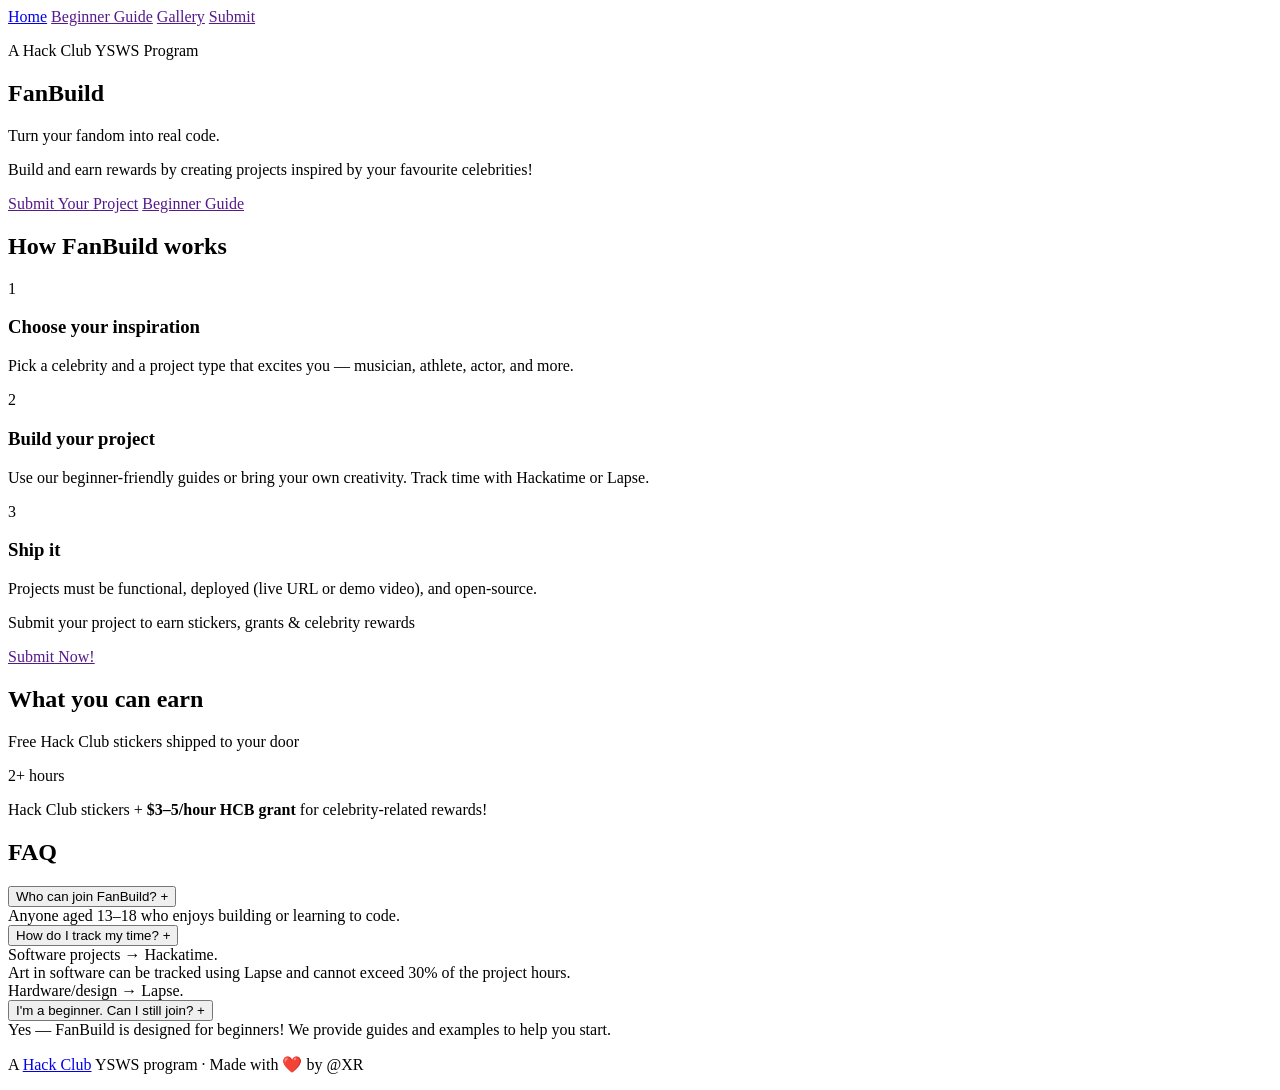
==== index.html @ 41cb37f3 "basic structure" ====
<!DOCTYPE html>
<html lang="en">

  <head>
    <meta charset="UTF-8">
    <meta name="viewport" content="width=device-width, initial-scale=1.0">
    <title>FanBuild — Turn your fandom into real code</title>
    <link rel="stylesheet" href="style.css">
  </head>

  <body>

    <nav>
      <a href="index.html" class = "active">Home</a>
      <a href="">Beginner Guide</a>
      <a href="">Gallery</a>
      <a href="">Submit</a>
    </nav>

    <section class="hero">
      <p class="badge">A Hack Club YSWS Program</p>
      <h1>FanBuild</h1>
      <p class="tagline">Turn your fandom into real code.</p>
      <p class="sub">Build and earn rewards by creating projects inspired by your favourite celebrities!</p>
      <a href="" class="btn-primary">Submit Your Project</a>
      <a href="" class="btn-secondary">Beginner Guide</a>
    </section>

    <section id="how-it-works">
      <h2>How FanBuild works</h2>

      <div class="steps">

        <div class="step">
          <span class="step-num">1</span>
          <h3>Choose your inspiration</h3>
          <p>Pick a celebrity and a project type that excites you — musician, athlete, actor, and more.</p>
        </div>

        <div class="step">
          <span class="step-num">2</span>
          <h3>Build your project</h3>
          <p>Use our beginner-friendly guides or bring your own creativity. Track time with Hackatime or Lapse.</p>
        </div>

        <div class="step">
          <span class="step-num">3</span>
          <h3>Ship it</h3>
          <p>Projects must be functional, deployed (live URL or demo video), and open-source.</p>
        </div>

      </div>
    </section>

    <section id="submit" class="submit-section">
      <p>Submit your project to earn stickers, grants & celebrity rewards</p>
      <a href="" class="btn-primary">Submit Now!</a>
    </section>

    <section id="prizes">
      <h2>What you can earn</h2>
      <div class="prize-grid">
        <div class="prize-card">
          <p>Free Hack Club stickers shipped to your door</p>
        </div>
        <div class="prize-card featured">
          <span class="prize-badge">2+ hours</span>
          <p>Hack Club stickers + <strong>$3–5/hour HCB grant</strong> for celebrity-related rewards!</p>
        </div>
      </div>
    </section>

    <section id="faq">
      <h2>FAQ</h2>
      <div class="faq-item">
        <button class="faq-q" onclick="toggleFaq(this)">
          Who can join FanBuild?
          <span class="faq-arrow">+</span>
        </button>
        <div class="faq-a">
          Anyone aged 13–18 who enjoys building or learning to code.
        </div>
      </div>

      <div class="faq-item">
        <button class="faq-q" onclick="toggleFaq(this)">
          How do I track my time?
          <span class="faq-arrow">+</span>
        </button>
        <div class="faq-a">
          Software projects → Hackatime. <br>Art in software can be tracked using Lapse and cannot exceed 30% of the project hours. <br> Hardware/design → Lapse. 
        </div>
      </div>

      <div class="faq-item">
        <button class="faq-q" onclick="toggleFaq(this)">
          I'm a beginner. Can I still join?
          <span class="faq-arrow">+</span>
        </button>
        <div class="faq-a">
          Yes — FanBuild is designed for beginners! We provide guides and examples to help you start.
        </div>
      </div>

    </section>

    <footer>
      <p>A <a href="https://hackclub.com">Hack Club</a> YSWS program · Made with ❤️ by @XR</p>
    </footer>

    <script src="script.js"></script>
  </body>
</html>
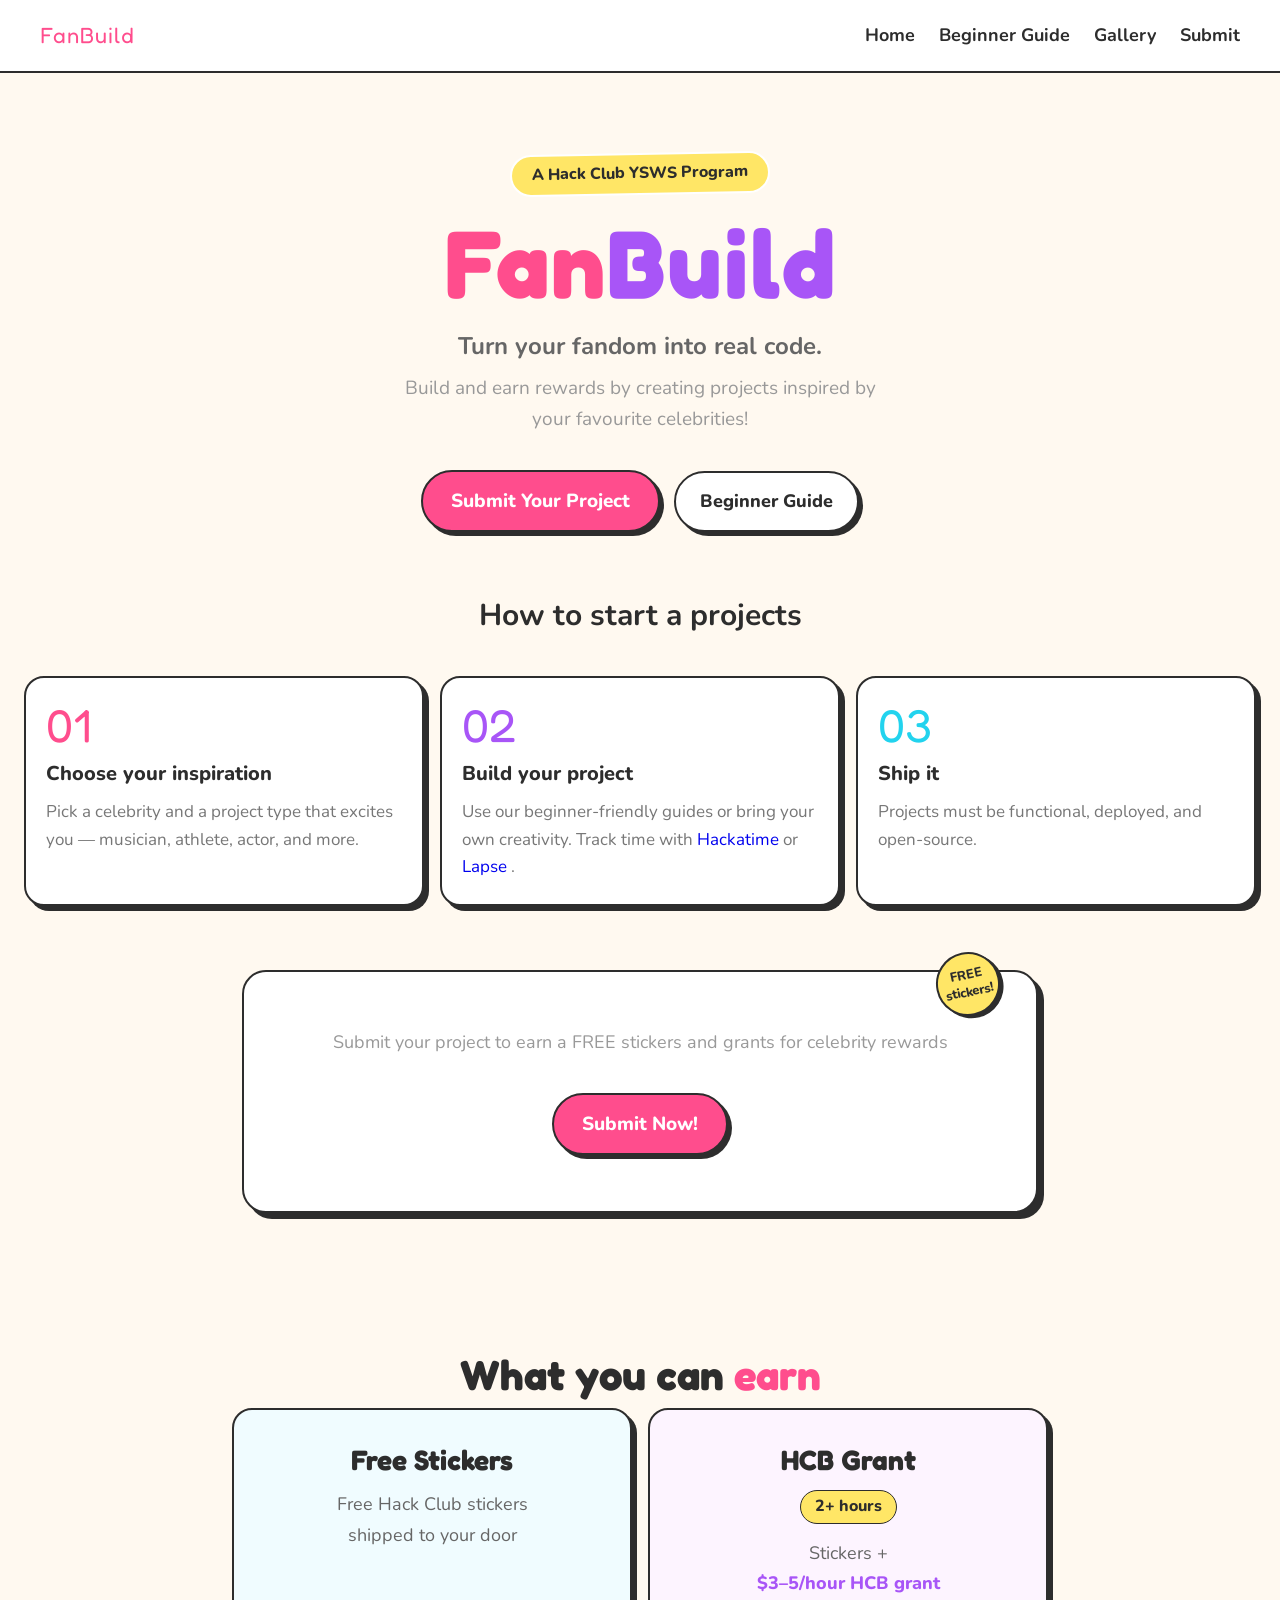
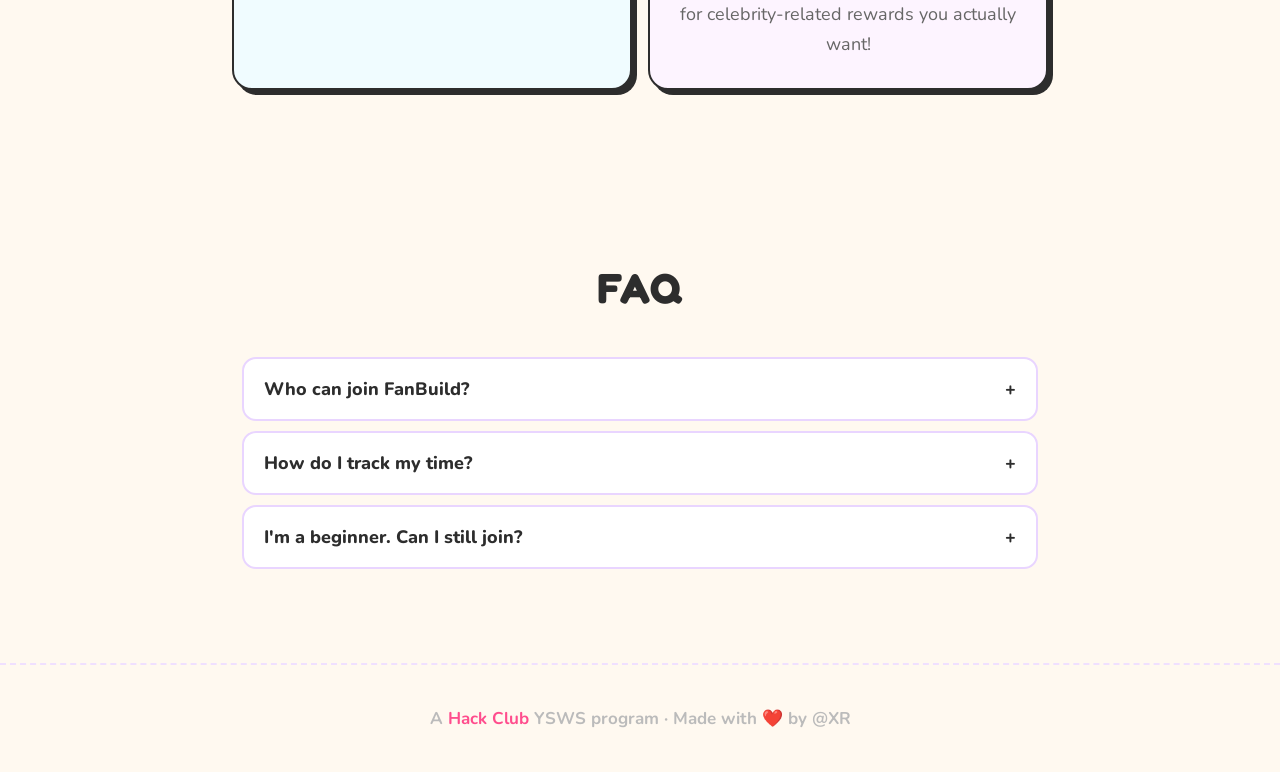
==== commit d168b62e: "css" ====
--- a/index.html
+++ b/index.html
@@ -1,113 +1,129 @@
 <!DOCTYPE html>
 <html lang="en">
+    <head>
+        <meta charset="UTF-8">
+        <meta name="viewport" content="width=device-width, initial-scale=1.0">
+        <title>FanBuild — Turn your fandom into real code</title>
+        <link rel="stylesheet" href="style.css">
+        <link rel="preconnect" href="https://fonts.googleapis.com">
+        <link rel="preconnect" href="https://fonts.gstatic.com" crossorigin>
+        <link href="https://fonts.googleapis.com/css2?family=Fredoka+One&family=Nunito:wght@400;600;700;800&display=swap" rel="stylesheet">
+    </head>
+    
+    <body>
 
-  <head>
-    <meta charset="UTF-8">
-    <meta name="viewport" content="width=device-width, initial-scale=1.0">
-    <title>FanBuild — Turn your fandom into real code</title>
-    <link rel="stylesheet" href="style.css">
-  </head>
+        <nav>
+            <div class="nav-logo">FanBuild </div>
+            <div class="nav-links">
+                <a href="index.html" class = "active">Home</a>
+                <a href="">Beginner Guide</a>
+                <a href="">Gallery</a>
+                <a href="">Submit</a>
+            </div>
+        </nav>
 
-  <body>
+        <section class="hero">
+            <p class="badge">A Hack Club YSWS Program</p>
+            <h1><span class = "pink">Fan</span><span class = "purple">Build</span></h1>
+            <p class="tagline">Turn your fandom into real code.</p>
+            <p class="sub">Build and earn rewards by creating projects inspired by your favourite celebrities!</p>
+            <div class = "hero-btns">
+                <a href="#submit" class="btn-main">Submit Your Project</a>
+                <a href="" class="btn-outline">Beginner Guide</a>
+            </div>
+        </section>
 
-    <nav>
-      <a href="index.html" class = "active">Home</a>
-      <a href="">Beginner Guide</a>
-      <a href="">Gallery</a>
-      <a href="">Submit</a>
-    </nav>
+        <section id="how-it-works">
+            <div class = "sec-center">
+                <h2>How to start a projects</h2>
+            </div>
 
-    <section class="hero">
-      <p class="badge">A Hack Club YSWS Program</p>
-      <h1>FanBuild</h1>
-      <p class="tagline">Turn your fandom into real code.</p>
-      <p class="sub">Build and earn rewards by creating projects inspired by your favourite celebrities!</p>
-      <a href="" class="btn-primary">Submit Your Project</a>
-      <a href="" class="btn-secondary">Beginner Guide</a>
-    </section>
+            <div class="steps">
 
-    <section id="how-it-works">
-      <h2>How FanBuild works</h2>
+                <div class="step">
+                    <span class="step-num">01</span>
+                    <h3>Choose your inspiration</h3>
+                    <p>Pick a celebrity and a project type that excites you — musician, athlete, actor, and more.</p>
+                </div>
+                
+                <div class="step">
+                    <span class="step-num">02</span>
+                    <h3>Build your project</h3>
+                    <p>Use our beginner-friendly guides or bring your own creativity. Track time with <a href="https://hackatime.hackclub.com/" target="_blank" rel="noopener noreferrer">Hackatime</a> or <a href="https://lapse.hackclub.com/" target="_blank" rel="noopener noreferrer">Lapse</a> .</p>
+                </div>
 
-      <div class="steps">
+                <div class="step">
+                    <span class="step-num">03</span>
+                    <h3>Ship it</h3>
+                    <p>Projects must be functional, deployed, and open-source.</p>
+                </div>
+            </div>
+        </section>
 
-        <div class="step">
-          <span class="step-num">1</span>
-          <h3>Choose your inspiration</h3>
-          <p>Pick a celebrity and a project type that excites you — musician, athlete, actor, and more.</p>
-        </div>
+        <section id="submit" class="sec">
+            <div class = "submit">
+                <div class="sticker">FREE<br>stickers!</div>
+                <p>Submit your project to earn a FREE stickers and grants for celebrity rewards</p>
+                <a href="" class="btn-main">Submit Now!</a>
+            </div>
+        </section>
 
-        <div class="step">
-          <span class="step-num">2</span>
-          <h3>Build your project</h3>
-          <p>Use our beginner-friendly guides or bring your own creativity. Track time with Hackatime or Lapse.</p>
-        </div>
+        <section id="prizes" class="sec">
+            <div class = "sec-center">
+                <h2 class="sec-title">What you can <span class="accent">earn</span></h2>
+                <div class="prize-grid">
+                    <div class="prize-card prize1">
+                        <h3 class="prize-title">Free Stickers</h3>
+                        <p class="prize-desc">Free Hack Club stickers<br>shipped to your door</p>
+                    </div>
+                    <div class="prize-card prize2">
+                        <h3 class="prize-title">HCB Grant</h3>
+                        <span class="prize-time">2+ hours</span>
+                        <p class="prize-desc">Stickers + <br><strong>$3–5/hour HCB grant</strong><br> for celebrity-related rewards you actually want!</p>
+                    </div>
+                </div>
+            </div>
+        </section>
 
-        <div class="step">
-          <span class="step-num">3</span>
-          <h3>Ship it</h3>
-          <p>Projects must be functional, deployed (live URL or demo video), and open-source.</p>
-        </div>
+        <section id="faq" class ="sec">
+            <div class="sec-center">
+                <h2 class="sec-title">FAQ</h2>
+            </div>
+            <div class="faq-item">
+                <button class="faq-q" onclick="toggleFaq(this)">
+                    Who can join FanBuild?
+                    <span class="faq-arrow">+</span>
+                </button>
+                <div class="faq-a">
+                    Anyone aged 13–18 who enjoys building or learning to code.
+                </div>
+            </div>
 
-      </div>
-    </section>
+            <div class="faq-item">
+                <button class="faq-q" onclick="toggleFaq(this)">
+                    How do I track my time?
+                    <span class="faq-arrow">+</span>
+                </button>
+                <div class="faq-a">
+                    Software projects → Hackatime. <br>Art in software can be tracked using Lapse and cannot exceed 30% of the project hours. <br> Hardware/design → Lapse. 
+                </div>
+            </div>
 
-    <section id="submit" class="submit-section">
-      <p>Submit your project to earn stickers, grants & celebrity rewards</p>
-      <a href="" class="btn-primary">Submit Now!</a>
-    </section>
+            <div class="faq-item">
+                <button class="faq-q" onclick="toggleFaq(this)">
+                    I'm a beginner. Can I still join?
+                    <span class="faq-arrow">+</span>
+                </button>
+                <div class="faq-a">
+                    Yes — FanBuild is designed for beginners! We provide guides and examples to help you start.
+                </div>
+            </div>
 
-    <section id="prizes">
-      <h2>What you can earn</h2>
-      <div class="prize-grid">
-        <div class="prize-card">
-          <p>Free Hack Club stickers shipped to your door</p>
-        </div>
-        <div class="prize-card featured">
-          <span class="prize-badge">2+ hours</span>
-          <p>Hack Club stickers + <strong>$3–5/hour HCB grant</strong> for celebrity-related rewards!</p>
-        </div>
-      </div>
-    </section>
+        </section>
 
-    <section id="faq">
-      <h2>FAQ</h2>
-      <div class="faq-item">
-        <button class="faq-q" onclick="toggleFaq(this)">
-          Who can join FanBuild?
-          <span class="faq-arrow">+</span>
-        </button>
-        <div class="faq-a">
-          Anyone aged 13–18 who enjoys building or learning to code.
-        </div>
-      </div>
-
-      <div class="faq-item">
-        <button class="faq-q" onclick="toggleFaq(this)">
-          How do I track my time?
-          <span class="faq-arrow">+</span>
-        </button>
-        <div class="faq-a">
-          Software projects → Hackatime. <br>Art in software can be tracked using Lapse and cannot exceed 30% of the project hours. <br> Hardware/design → Lapse. 
-        </div>
-      </div>
-
-      <div class="faq-item">
-        <button class="faq-q" onclick="toggleFaq(this)">
-          I'm a beginner. Can I still join?
-          <span class="faq-arrow">+</span>
-        </button>
-        <div class="faq-a">
-          Yes — FanBuild is designed for beginners! We provide guides and examples to help you start.
-        </div>
-      </div>
-
-    </section>
-
-    <footer>
-      <p>A <a href="https://hackclub.com">Hack Club</a> YSWS program · Made with ❤️ by @XR</p>
-    </footer>
-
-    <script src="script.js"></script>
-  </body>
+        <footer>
+            <p>A <a href="https://hackclub.com">Hack Club</a> YSWS program · Made with ❤️ by @XR</p>
+        </footer>
+        <script src="script.js"></script>
+    </body>
 </html>
--- a/style.css
+++ b/style.css
@@ -0,0 +1,385 @@
+* {
+  margin: 0;
+  padding: 0;
+  box-sizing: border-box;
+}
+
+body {
+  background-color: #fff9f0;
+  color: #2d2d2d;
+  font-family: 'Nunito', Arial, sans-serif;
+  font-size: 20px;
+  line-height: 1.6;
+}
+
+a {
+  text-decoration: none;
+}
+
+nav {
+  display: flex;
+  justify-content: space-between;
+  align-items: center;
+  padding: 18px 40px;
+  background-color: #ffffff;
+  border-bottom: 2.5px solid #2d2d2d;
+  position: sticky;
+  top: 0;
+  z-index: 999;
+}
+
+.nav-logo {
+  font-family: 'Fredoka One', cursive;
+  font-size: 22px;
+  color: #ff4d8d;
+  letter-spacing: 1px;
+}
+
+.nav-links {
+  display: flex;
+  align-items: center;
+  gap: 24px;
+}
+
+.nav-links a {
+  font-size: 18px;
+  font-weight: 700;
+  color: #2d2d2d;
+}
+
+.nav-links a:hover {
+  color: #ff4d8d;
+}
+
+.nav-submit {
+  background-color: #ff4d8d;
+  color: #ffffff;
+  padding: 8px 20px;
+  border-radius: 999px;
+  font-size: 17px;
+  font-weight: 800;
+  border: 2px solid #2d2d2d;
+  box-shadow: 3px 3px 0px #2d2d2d;
+}
+
+.btn-main {
+  display: inline-block;
+  background-color: #ff4d8d;
+  color: #ffffff;
+  padding: 14px 28px;
+  border-radius: 999px;
+  font-size: 19px;
+  font-weight: 800;
+  border: 2.5px solid #2d2d2d;
+  box-shadow: 4px 4px 0px #2d2d2d;
+  cursor: pointer;
+  transition: transform 0.1s, box-shadow 0.1s;
+}
+
+.btn-main:hover {
+  transform: translate(2px, 2px);
+  box-shadow: 2px 2px 0px #2d2d2d;
+}
+
+.btn-outline {
+  display: inline-block;
+  background-color: #ffffff;
+  color: #2d2d2d;
+  padding: 14px 24px;
+  border-radius: 999px;
+  font-size: 18px;
+  font-weight: 800;
+  border: 2.5px solid #2d2d2d;
+  box-shadow: 4px 4px 0px #2d2d2d;
+  cursor: pointer;
+  transition: transform 0.1s, box-shadow 0.1s;
+}
+
+.btn-outline:hover {
+  transform: translate(2px, 2px);
+  box-shadow: 2px 2px 0px #2d2d2d;
+}
+
+.sec {
+  max-width: 860px;
+  margin: 0 auto;
+  padding: 64px 32px;
+}
+
+.sec-center {
+  text-align: center;
+  margin-bottom: 36px;
+}
+
+.sec-title {
+  font-family: 'Fredoka One', cursive;
+  font-size: 42px;
+  color: #2d2d2d;
+}
+
+.sec-title .accent {
+  color: #ff4d8d;
+}
+
+.sec-sub {
+  font-size: 18px;
+  color: #999999;
+  margin-top: 8px;
+}
+
+.hero {
+  text-align: center;
+  padding: 80px 32px 60px;
+  max-width: 860px;
+  margin: 0 auto;
+  position: relative;
+}
+
+.badge {
+  display: inline-block;
+  background-color: #ffe666;
+  border: 2px solid #ffffff;
+  border-radius: 999px;
+  padding: 6px 20px;
+  font-size: 16px;
+  font-weight: 800;
+  color: #2d2d2d;
+  margin-bottom: 20px;
+  transform: rotate(-1deg);
+}
+
+.hero h1 {
+  font-family: 'Fredoka One', cursive;
+  font-size: clamp(64px, 14vw, 96px);
+  line-height: 1;
+  letter-spacing: 2px;
+  margin-bottom: 16px;
+}
+
+.hero h1 .pink   { color: #ff4d8d; }
+.hero h1 .purple { color: #a855f7; }
+
+.hero .tagline {
+  font-size: 24px;
+  font-weight: 700;
+  color: #666666;
+  margin-bottom: 8px;
+}
+
+.hero .sub {
+  font-size: 19px;
+  color: #999999;
+  max-width: 480px;
+  margin: 0 auto 36px auto;
+}
+
+.hero-btns {
+  display: flex;
+  justify-content: center;
+  align-items: center;
+  gap: 14px;
+  flex-wrap: wrap;
+}
+
+.steps {
+  display: grid;
+  place-content: center;
+  grid-template-columns: 400px 400px 400px;
+  gap: 16px;
+}
+
+.step {
+  background-color: #ffffff;
+  border: 2.5px solid #2d2d2d;
+  border-radius: 20px;
+  padding: 24px 20px;
+  box-shadow: 5px 5px 0px #2d2d2d;
+  position: relative;
+  overflow: hidden;
+}
+
+.step:nth-child(1) .step-corner { background-color: #ff4d8d; }
+.step:nth-child(2) .step-corner { background-color: #a855f7; }
+.step:nth-child(3) .step-corner { background-color: #22d3ee; }
+
+.step-num {
+  display: block;
+  font-family: 'Fredoka One', cursive;
+  font-size: 46px;
+  line-height: 1;
+  margin-bottom: 10px;
+}
+
+.step:nth-child(1) .step-num { color: #ff4d8d; }
+.step:nth-child(2) .step-num { color: #a855f7; }
+.step:nth-child(3) .step-num { color: #22d3ee; }
+
+.step h3 {
+  font-size: 20px;
+  font-weight: 800;
+  color: #2d2d2d;
+  margin-bottom: 8px;
+}
+
+.step p {
+  font-size: 17px;
+  color: #777777;
+  line-height: 1.6;
+}
+
+.submit {
+  background-color: #ffffff;
+  border: 2.5px solid #2d2d2d;
+  border-radius: 24px;
+  padding: 56px 40px;
+  text-align: center;
+  box-shadow: 6px 6px 0px #2d2d2d;
+  position: relative;
+}
+
+.submit p {
+  font-size: 18px;
+  color: #999999;
+  margin-bottom: 36px;
+}
+
+.sticker {
+  position: absolute;
+  top: -20px;
+  right: 36px;
+  background-color: #ffe666;
+  border: 2.5px solid #2d2d2d;
+  border-radius: 50%;
+  width: 64px;
+  height: 64px;
+  display: flex;
+  align-items: center;
+  justify-content: center;
+  font-size: 13px;
+  font-weight: 800;
+  text-align: center;
+  line-height: 1.3;
+  transform: rotate(-12deg);
+  box-shadow: 3px 3px 0px #2d2d2d;
+}
+
+.prize-grid {
+  display: grid;
+  place-content: center;
+  grid-template-columns: 400px 400px;
+  gap: 16px;
+}
+
+.prize-card {
+  border: 2.5px solid #2d2d2d;
+  border-radius: 20px;
+  padding: 28px 24px;
+  box-shadow: 5px 5px 0px #2d2d2d;
+}
+
+.prize-card.prize1 { background-color: #f0fcff; }
+.prize-card.prize2 { background-color: #fdf4ff; }
+
+.prize-title {
+  font-family: 'Fredoka One', cursive;
+  font-size: 28px;
+  color: #2d2d2d;
+  margin-bottom: 6px;
+}
+
+.prize-time {
+  display: inline-block;
+  font-size: 16px;
+  font-weight: 800;
+  background-color: #ffe666;
+  border: 1.5px solid #2d2d2d;
+  border-radius: 999px;
+  padding: 3px 14px;
+  margin-bottom: 14px;
+  color: #2d2d2d;
+}
+
+.prize-desc {
+  font-size: 18px;
+  color: #666666;
+  line-height: 1.7;
+}
+
+.prize-desc strong {
+  color: #a855f7;
+  font-weight: 800;
+}
+
+.faq-item {
+  background-color: #ffffff;
+  border: 2px solid #e9d5ff;
+  border-radius: 14px;
+  margin-bottom: 10px;
+  overflow: hidden;
+}
+
+.faq-q {
+  width: 100%;
+  text-align: left;
+  background: none;
+  border: none;
+  padding: 18px 20px;
+  font-family: 'Nunito', Arial, sans-serif;
+  font-size: 18px;
+  font-weight: 800;
+  color: #2d2d2d;
+  cursor: pointer;
+  display: flex;
+  justify-content: space-between;
+  align-items: center;
+  gap: 12px;
+}
+
+.faq-plus {
+  width: 26px;
+  height: 26px;
+  border-radius: 50%;
+  background-color: #f3e8ff;
+  border: 2px solid #2d2d2d;
+  display: flex;
+  align-items: center;
+  justify-content: center;
+  font-size: 22px;
+  font-weight: 800;
+  color: #a855f7;
+  flex-shrink: 0;
+  transition: transform 0.2s;
+}
+
+.faq-plus.open {
+  transform: rotate(45deg);
+}
+
+.faq-a {
+  font-size: 17px;
+  color: #777777;
+  line-height: 1.8;
+  padding: 0 20px 18px 20px;
+  display: none;
+}
+
+.faq-a.open {
+  display: block;
+}
+
+footer {
+  text-align: center;
+  padding: 40px 32px;
+  border-top: 2.5px dashed #f0e0ff;
+  margin-top: 20px;
+}
+
+footer p {
+  font-size: 17px;
+  color: #bbbbbb;
+  font-weight: 700;
+}
+
+footer a {
+  color: #ff4d8d;
+}
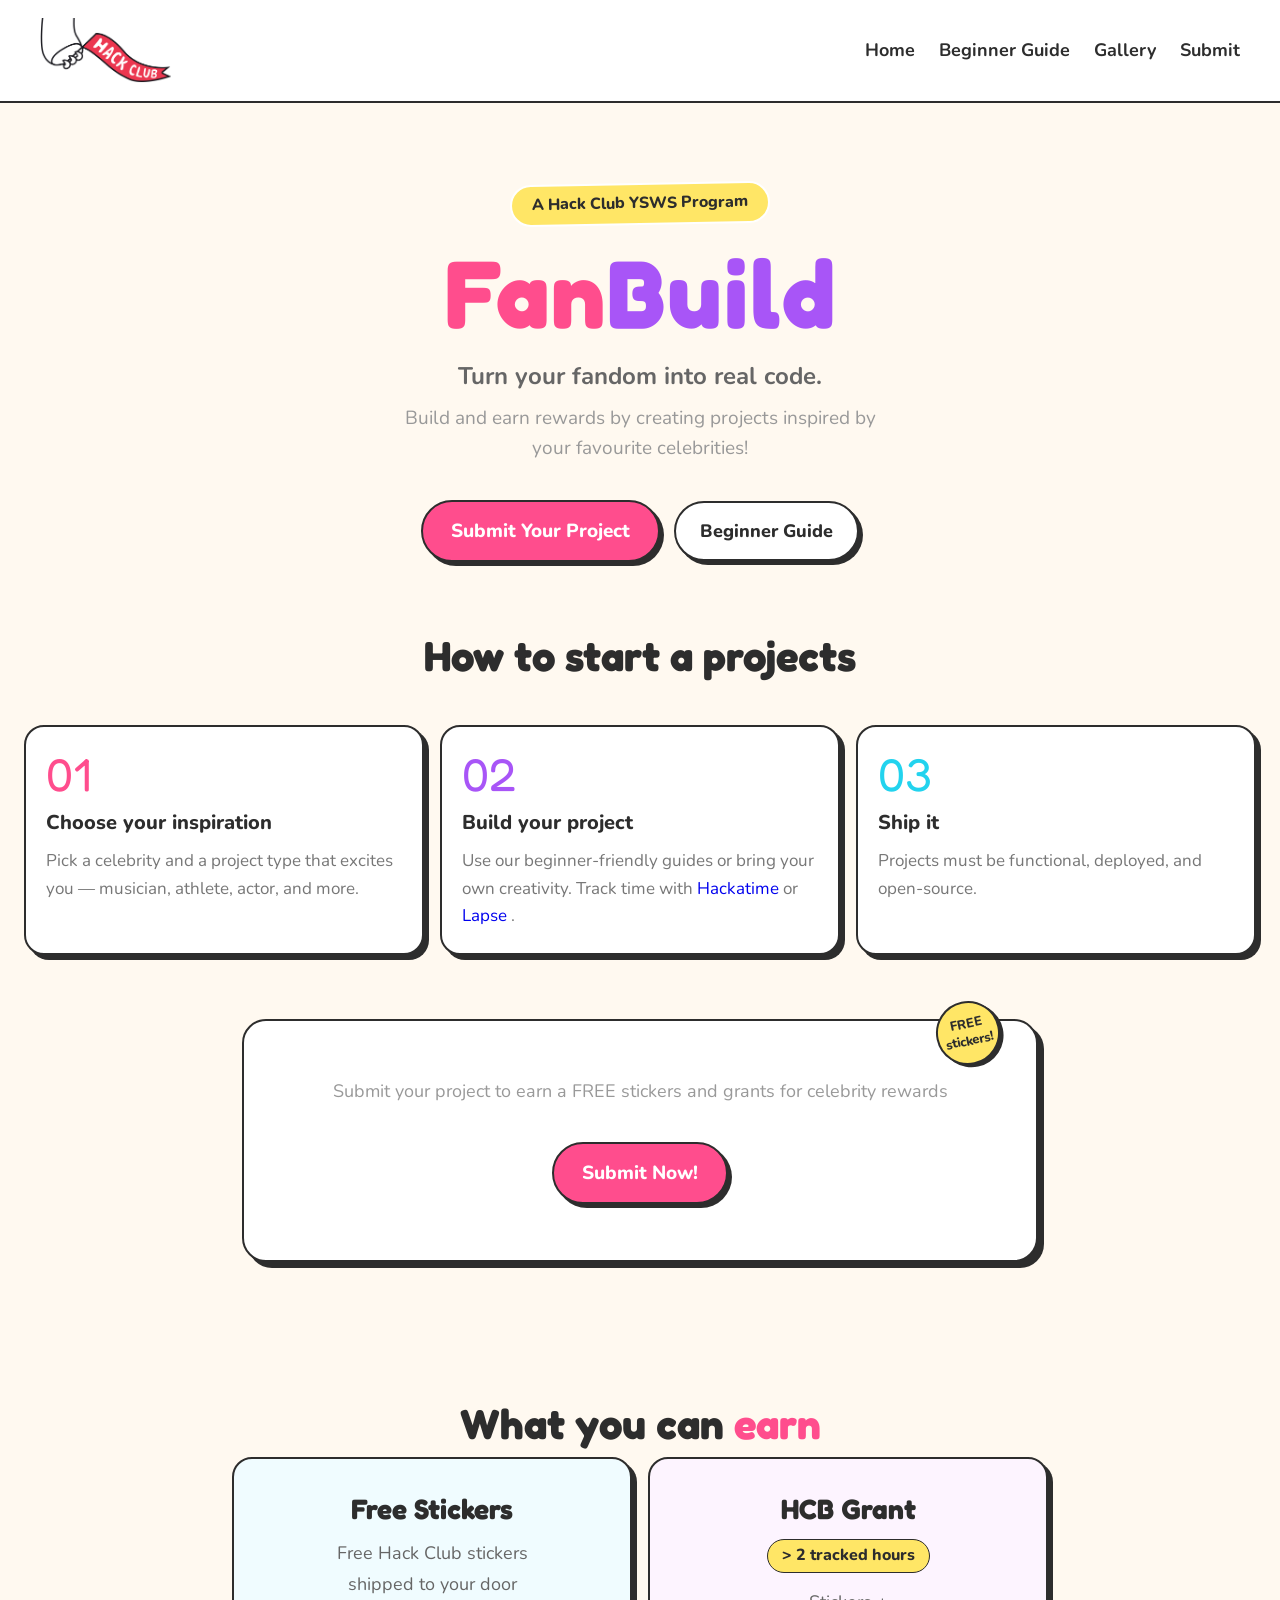
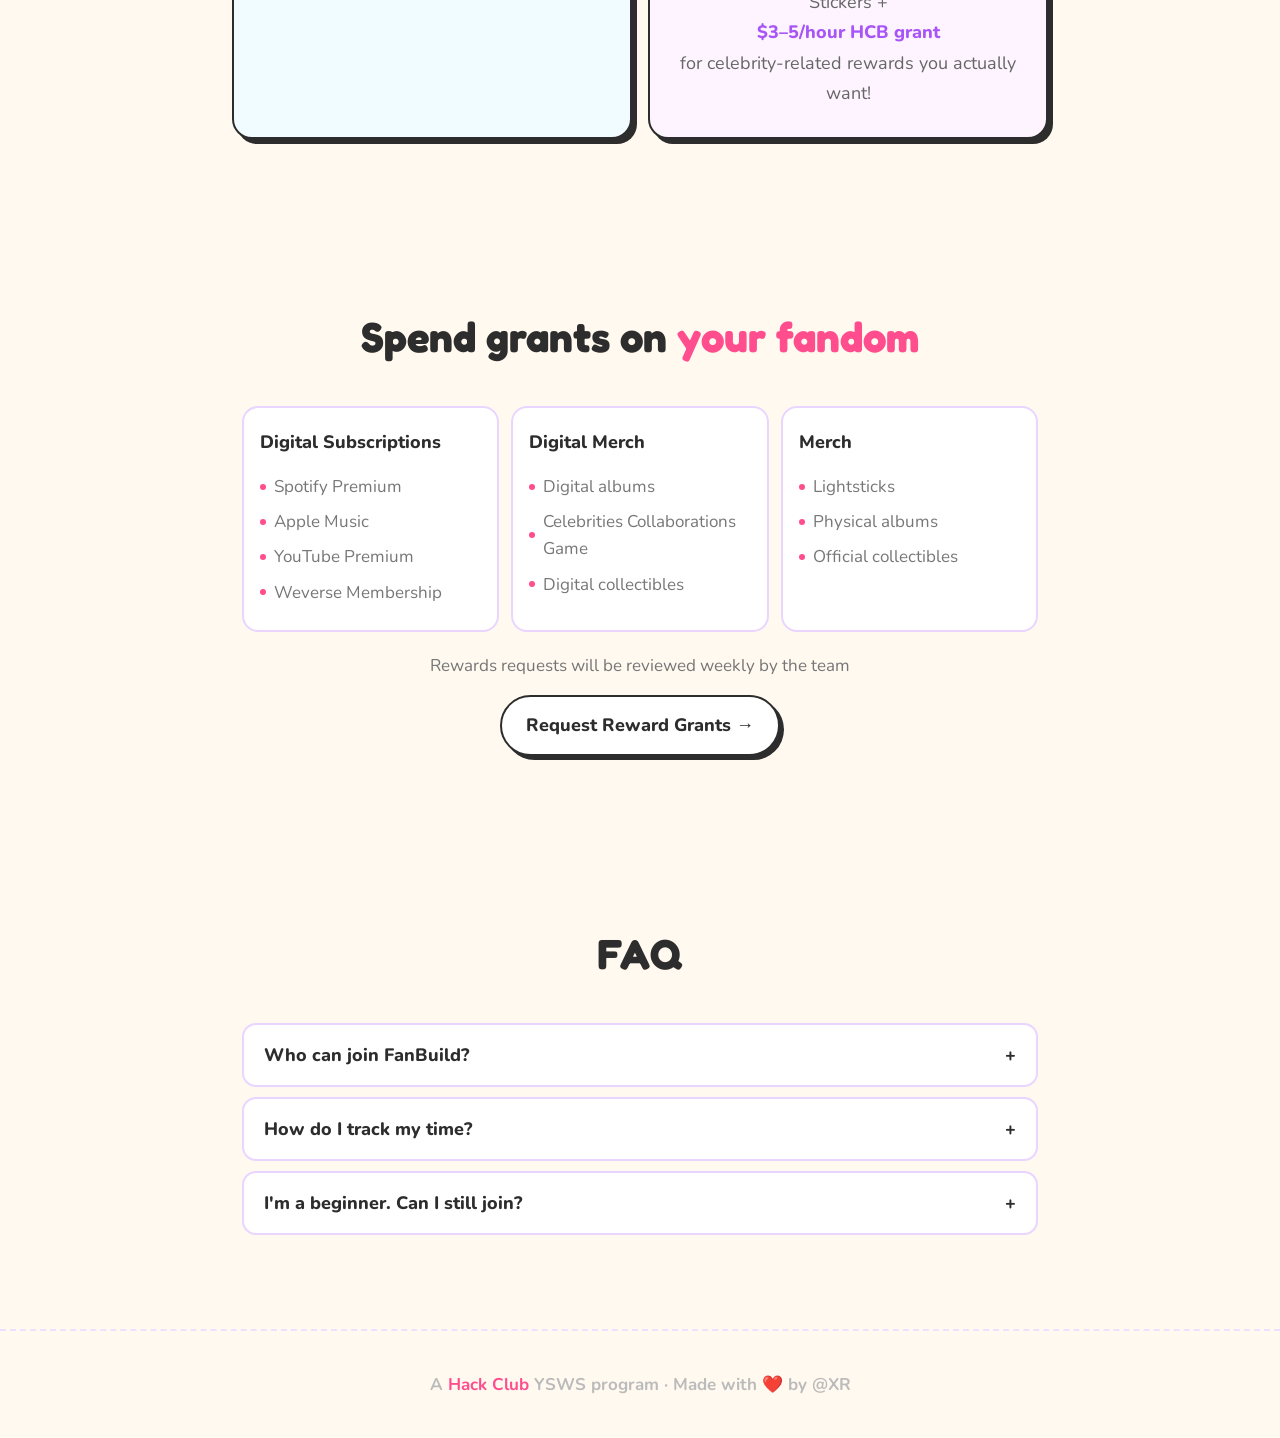
==== commit 43da5814: "reward" ====
--- a/index.html
+++ b/index.html
@@ -13,12 +13,12 @@
     <body>
 
         <nav>
-            <div class="nav-logo">FanBuild </div>
+            <div class="nav-logo"><img src="img/hackclub logo.png" alt="FanBuild Logo"></div>
             <div class="nav-links">
                 <a href="index.html" class = "active">Home</a>
                 <a href="">Beginner Guide</a>
-                <a href="">Gallery</a>
-                <a href="">Submit</a>
+                <a href="gallery.html">Gallery</a>
+                <a href="#submit">Submit</a>
             </div>
         </nav>
 
@@ -35,7 +35,7 @@
 
         <section id="how-it-works">
             <div class = "sec-center">
-                <h2>How to start a projects</h2>
+                <h2 class = "sec-title">How to start a projects</h2>
             </div>
 
             <div class="steps">
@@ -78,13 +78,52 @@
                     </div>
                     <div class="prize-card prize2">
                         <h3 class="prize-title">HCB Grant</h3>
-                        <span class="prize-time">2+ hours</span>
+                        <span class="prize-time">> 2 tracked hours</span>
                         <p class="prize-desc">Stickers + <br><strong>$3–5/hour HCB grant</strong><br> for celebrity-related rewards you actually want!</p>
                     </div>
                 </div>
             </div>
         </section>
 
+        <section class="sec">
+            <div class="sec-center">
+                <h2 class="sec-title">Spend grants on <span class="accent">your fandom</span></h2>
+            </div>
+
+            <div class="grants-grid">
+                <div class="grant-card">
+                    <h4>Digital Subscriptions</h4>
+                    <ul>
+                        <li>Spotify Premium</li>
+                        <li>Apple Music</li>
+                        <li>YouTube Premium</li>
+                        <li>Weverse Membership</li>
+                    </ul>
+                </div>
+                <div class="grant-card">
+                    <h4>Digital Merch</h4>
+                    <ul>
+                        <li>Digital albums</li>
+                        <li>Celebrities Collaborations Game</li>
+                        <li>Digital collectibles</li>
+                    </ul>
+                </div>
+                <div class="grant-card">
+                    <h4>Merch</h4>
+                    <ul>
+                        <li>Lightsticks</li>
+                        <li>Physical albums</li>
+                        <li>Official collectibles</li>
+                    </ul>
+                </div>
+            </div>
+
+            <p class="grants-note">Rewards requests will be reviewed weekly by the team</p>
+            <div class="sec-center" style="margin-top: 16px;">
+                <a href="" class="btn-outline">Request Reward Grants →</a>
+            </div>
+        </section>
+        
         <section id="faq" class ="sec">
             <div class="sec-center">
                 <h2 class="sec-title">FAQ</h2>
--- a/style.css
+++ b/style.css
@@ -382,4 +382,61 @@
 
 footer a {
   color: #ff4d8d;
-}+}
+
+.grants-grid {
+  display: grid;
+  grid-template-columns: repeat(3, 1fr);
+  gap: 12px;
+  margin-top: 8px;
+}
+
+.grant-card {
+  background-color: #ffffff;
+  border: 2px solid #e9d5ff;
+  border-radius: 16px;
+  padding: 20px 16px;
+}
+
+.grant-card h4 {
+  font-size: 18px;
+  font-weight: 800;
+  color: #2d2d2d;
+  margin-bottom: 12px;
+}
+
+.grant-card ul {
+  list-style: none;
+}
+
+.grant-card li {
+  font-size: 17px;
+  color: #777777;
+  padding: 4px 0;
+  display: flex;
+  align-items: center;
+  gap: 8px;
+}
+
+.grant-card li::before {
+  content: '';
+  width: 6px;
+  height: 6px;
+  border-radius: 50%;
+  background-color: #ff4d8d;
+  flex-shrink: 0;
+}
+
+.grants-note {
+  text-align: center;
+  font-size: 17px;
+  color: #767676;
+  margin-top: 20px;
+}
+
+.nav-logo img {
+  height: 65px;
+  width: auto; 
+  display: block;
+}
+
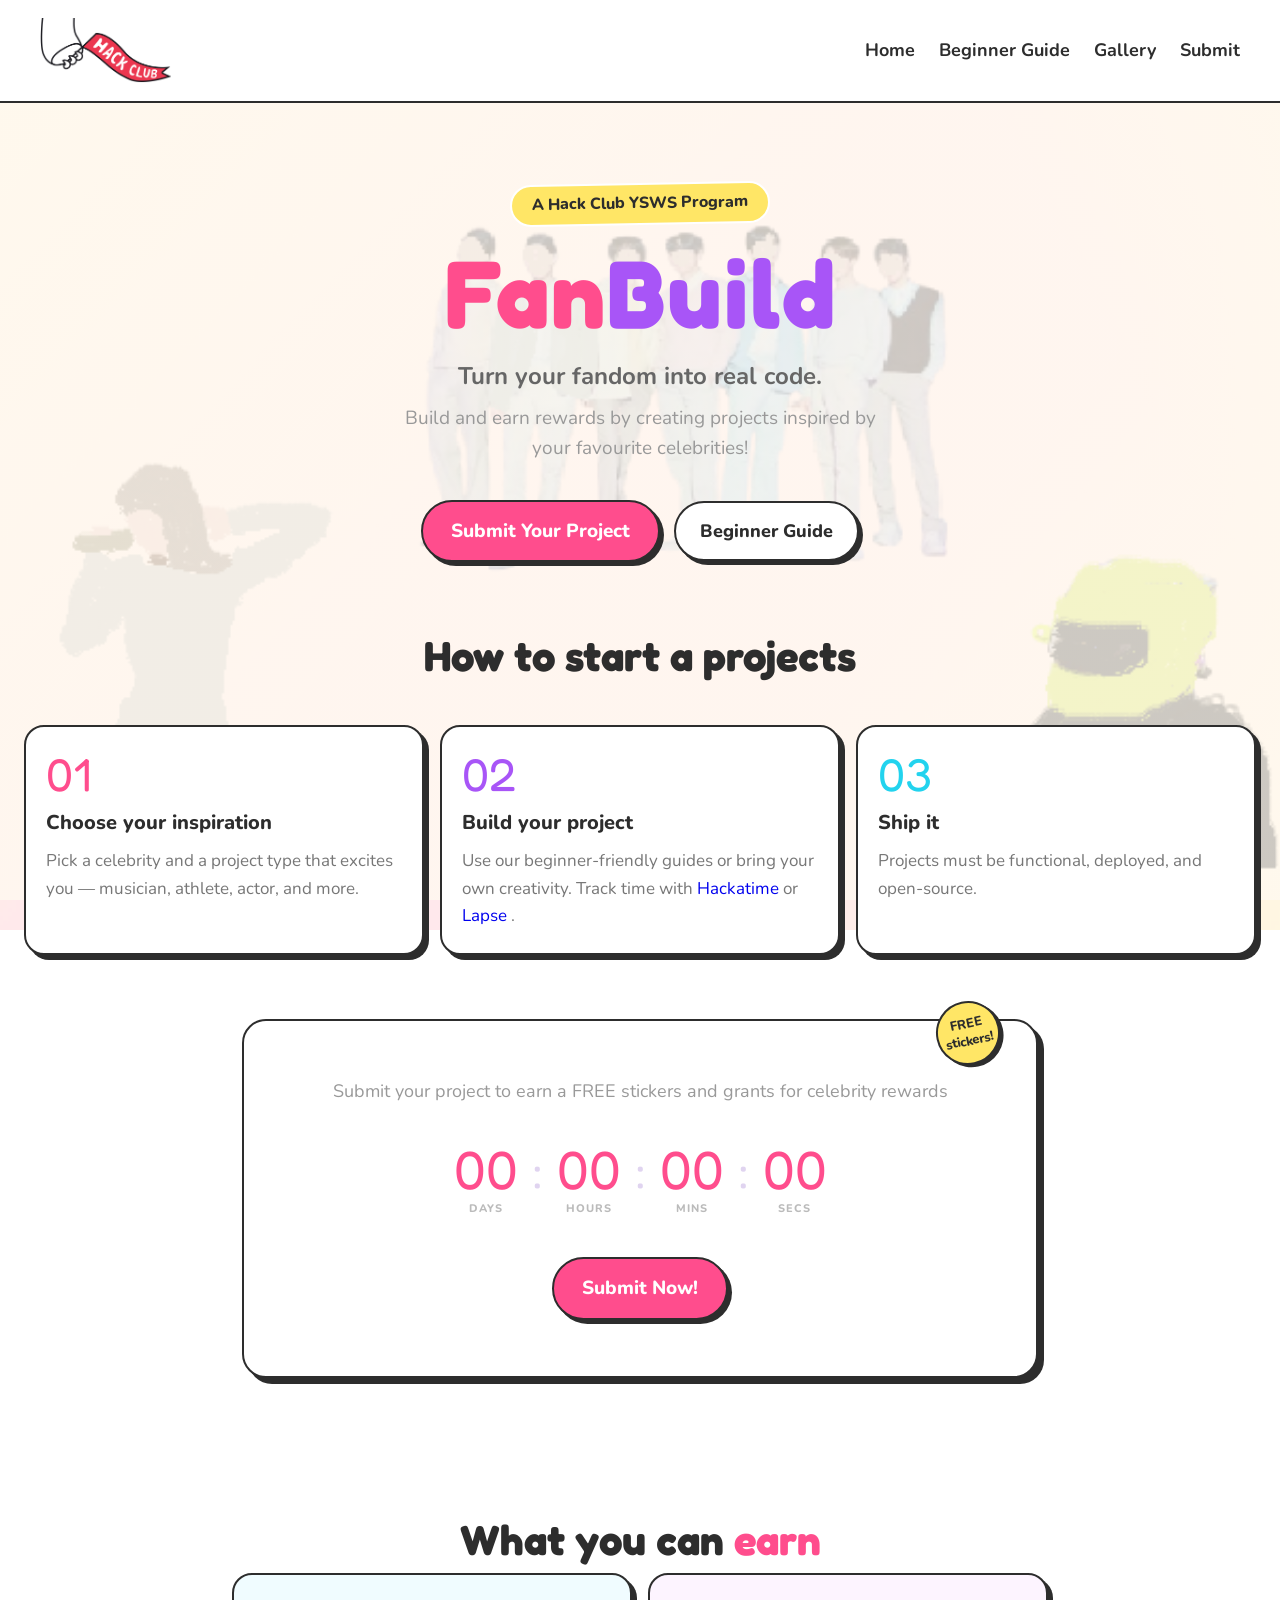
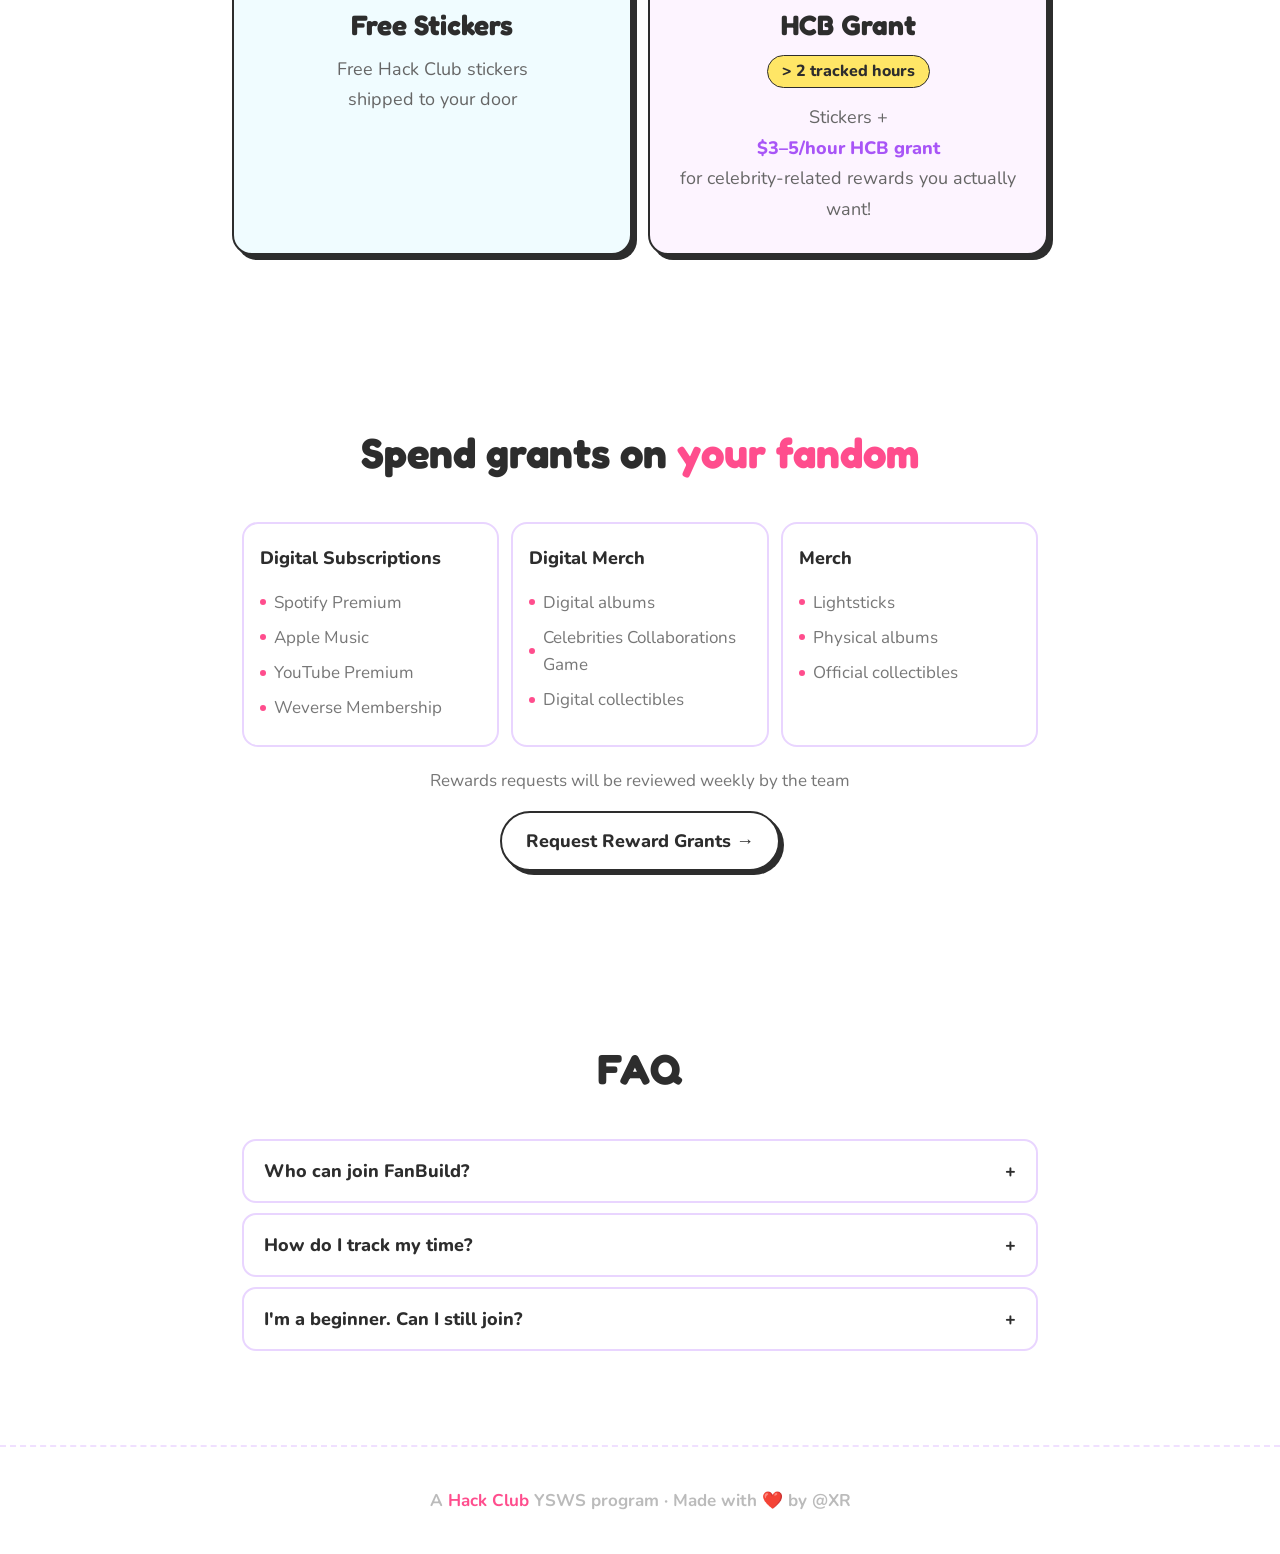
==== commit 0711e46c: "countdown" ====
--- a/index.html
+++ b/index.html
@@ -64,6 +64,27 @@
             <div class = "submit">
                 <div class="sticker">FREE<br>stickers!</div>
                 <p>Submit your project to earn a FREE stickers and grants for celebrity rewards</p>
+                      <div class="countdown">
+                        <div class="cnt">
+                            <span class="cnt-n" id="days">--</span>
+                            <span class="cnt-l">Days</span>
+                        </div>
+                        <span class="cnt-sep">:</span>
+                        <div class="cnt">
+                            <span class="cnt-n" id="hours">--</span>
+                            <span class="cnt-l">Hours</span>
+                        </div>
+                        <span class="cnt-sep">:</span>
+                        <div class="cnt">
+                            <span class="cnt-n" id="mins">--</span>
+                            <span class="cnt-l">Mins</span>
+                        </div>
+                        <span class="cnt-sep">:</span>
+                        <div class="cnt">
+                            <span class="cnt-n" id="secs">--</span>
+                            <span class="cnt-l">Secs</span>
+                        </div>
+                    </div>
                 <a href="" class="btn-main">Submit Now!</a>
             </div>
         </section>
--- a/style.css
+++ b/style.css
@@ -5,11 +5,19 @@
 }
 
 body {
-  background-color: #fff9f0;
+  background-image: linear-gradient(rgba(255, 249, 240, 0.8), rgba(255, 249, 240, 0.8)), url('img/background.png');
+  background-attachment: fixed;
+  background-size: cover;
+  background-position: center;
+  background-repeat: no-repeat;
   color: #2d2d2d;
   font-family: 'Nunito', Arial, sans-serif;
   font-size: 20px;
   line-height: 1.6;
+}
+
+.project-card, .step, .submit, .grant-card, .faq-item {
+  background-color: #ffffff; 
 }
 
 a {
@@ -26,6 +34,7 @@
   position: sticky;
   top: 0;
   z-index: 999;
+  backdrop-filter: blur(5px);
 }
 
 .nav-logo {
@@ -440,3 +449,105 @@
   display: block;
 }
 
+.project-grid {
+  display: grid;
+  grid-template-columns: 300px 300px 300px 300px;
+  gap: 24px;
+  place-content: center;
+  margin: 0 auto;
+}
+
+.project-card {
+  background: white;
+  border: 2.5px solid #2d2d2d;
+  border-radius: 20px;
+  overflow: hidden;
+  box-shadow: 6px 6px 0px #2d2d2d;
+  transition: transform 0.2s;
+  display: flex;
+  flex-direction: column;
+  text-align: center;
+}
+
+.project-card:hover {
+  transform: translateY(-4px);
+}
+
+.project-cover {
+  position: relative;
+  height: 200px;
+  border-bottom: 2.5px solid #2d2d2d;
+}
+
+.project-cover img {
+  width: 100%;
+  height: 100%;
+  object-fit: cover;
+}
+
+.project-info {
+  padding: 20px;
+  align-items: center;
+  margin-bottom: 16px;
+}
+
+.project-info h3 {
+  margin-bottom: 8px;
+  font-family: 'Fredoka One', cursive;
+}
+
+.project-info p {
+  font-size: 16px;
+  color: #666;
+  margin-bottom: 16px;
+}
+
+.project-info .name {
+  font-size: 16px;
+  color: #000000;
+  margin-bottom: 16px;
+}
+
+.project-link {
+  font-weight: 800;
+  color: #ff4d8d;
+  margin-bottom: 16px;
+}
+
+.countdown {
+  display: flex;
+  justify-content: center;
+  align-items: flex-start;
+  gap: 14px;
+  margin-bottom: 40px;
+}
+
+.cnt {
+  display: flex;
+  flex-direction: column;
+  align-items: center;
+}
+
+.cnt-n {
+  font-family: 'Fredoka One', cursive;
+  font-size: 54px;
+  color: #ff4d8d;
+  line-height: 1;
+}
+
+.cnt-l {
+  font-size: 11px;
+  font-weight: 800;
+  text-transform: uppercase;
+  letter-spacing: 1px;
+  color: #bbbbbb;
+  margin-top: 4px;
+}
+
+.cnt-sep {
+  font-family: 'Fredoka One', cursive;
+  font-size: 48px;
+  color: #e0d4f0;
+  line-height: 1;
+  padding-top: 4px;
+}
